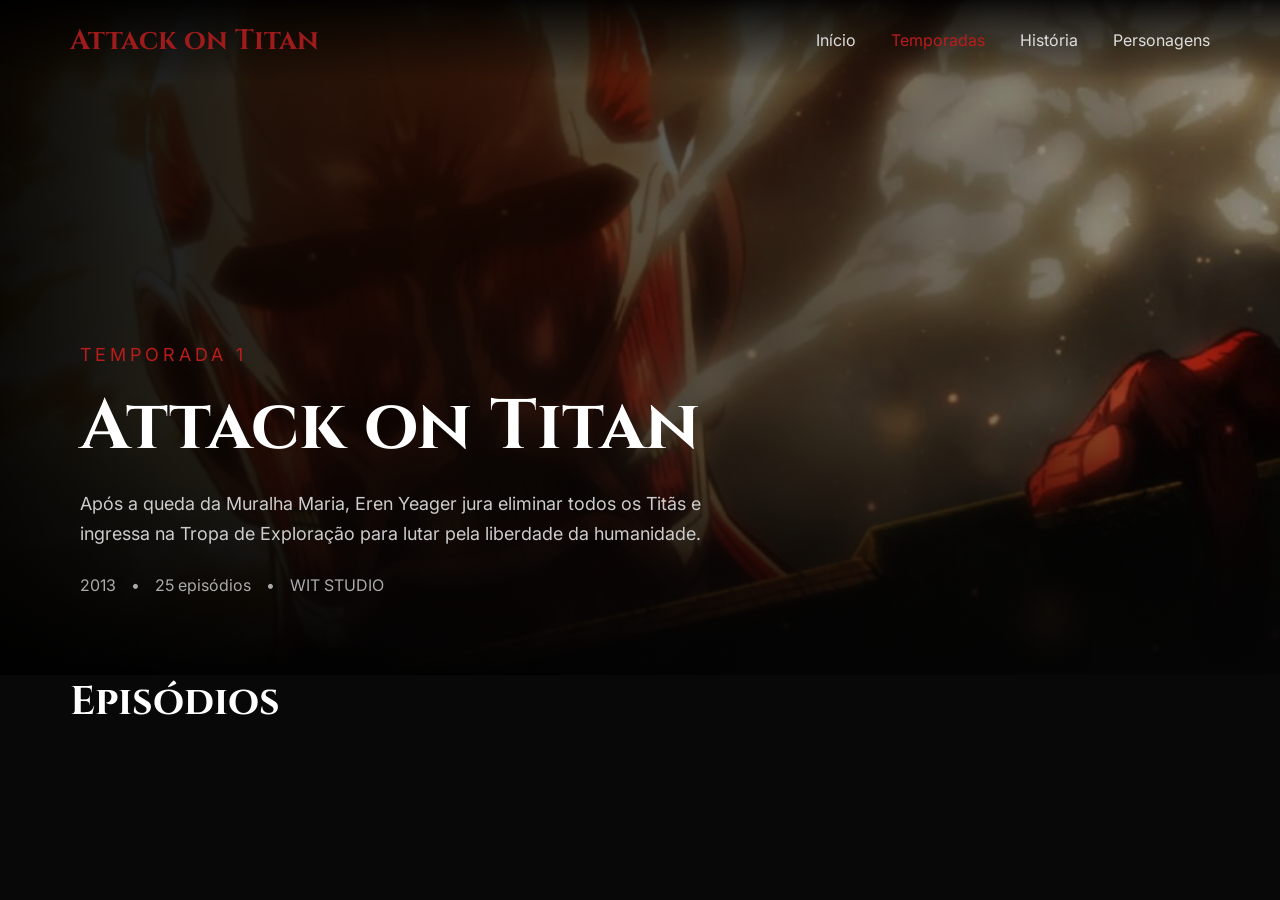
==== temporadas/T1.html @ bcb4058a "Add files via upload" ====
<!DOCTYPE html>
<html lang="pt-BR">

<head>

    <meta charset="UTF-8">
    <meta name="viewport" content="width=device-width, initial-scale=1.0">

    <title>Temporada 1 | Attack on Titan</title>

    <link rel="stylesheet" href="T1.css">
   

    <link rel="preconnect" href="https://fonts.googleapis.com">
    <link rel="preconnect" href="https://fonts.gstatic.com" crossorigin>

    <link href="https://fonts.googleapis.com/css2?family=Cinzel:wght@600;700&family=Inter:wght@300;400;500;600;700&display=swap" rel="stylesheet">

</head>

<body>


    <header class="header">

        <a href="../index.html" class="logo">

            Attack on Titan

        </a>

        <nav>

            <a href="../index.html">Início</a>

            <a href="../temporadas.html" class="active">
                Temporadas
            </a>

            <a href="#">História</a>

            <a href="#">Personagens</a>

        </nav>

    </header>


   

    <section class="hero">

        <img src="../img/banner1 aot.jpg">

        <div class="overlay"></div>

        <div class="hero-content">

            <span class="season">

                TEMPORADA 1

            </span>

            <h1>

                Attack on Titan

            </h1>

            <p>

                Após a queda da Muralha Maria, Eren Yeager jura eliminar todos os Titãs e ingressa na Tropa de Exploração para lutar pela liberdade da humanidade.

            </p>

            <div class="infos">

                <span>2013</span>

                <span>•</span>

                <span>25 episódios</span>

                <span>•</span>

                <span>WIT STUDIO</span>

            </div>

        </div>

    </section>




    <main>

        <section class="episodes">

            <div class="title">

                <h2>Episódios</h2>

            </div>

            <div class="episodes-grid">

                

            </div>

        </section>

    </main>


    

</body>

</html>
---- temporadas/T1.css ----
/* =========================
   CONFIGURAÇÕES GERAIS
========================= */

* {
    margin: 0;
    padding: 0;
    box-sizing: border-box;
}

body {

    background: #080808;
    color: #fff;

    font-family: "Inter", sans-serif;

}


/* =========================
   HEADER
========================= */

.header {

    position: fixed;

    top: 0;
    left: 0;

    width: 100%;
    height: 80px;

    padding: 0 70px;

    display: flex;
    align-items: center;
    justify-content: space-between;

    z-index: 10;

    background:
    linear-gradient(
        to bottom,
        rgba(0,0,0,.9),
        transparent
    );

}



.logo {

    text-decoration: none;

    color: #9e1b1b;

    font-family: "Cinzel", serif;

    font-size: 28px;

    font-weight: 700;

}



nav {

    display: flex;

    gap: 35px;

}



nav a {

    color: #ddd;

    text-decoration: none;

    transition: .3s;

}



nav a:hover,
nav .active {

    color: #b91c1c;

}



/* =========================
   HERO
========================= */


.hero {

    height: 75vh;

    position: relative;

    overflow: hidden;

}



.hero img {

    width: 100%;
    height: 100%;

    object-fit: cover;

    animation: zoom 18s infinite alternate;

}



@keyframes zoom {

    from {

        transform: scale(1);

    }

    to {

        transform: scale(1.08);

    }

}



.overlay {

    position: absolute;

    inset: 0;


    background:

    linear-gradient(
        to right,
        rgba(0,0,0,.95),
        rgba(0,0,0,.35)
    ),


    linear-gradient(
        to top,
        #080808,
        transparent 40%
    );

}



.hero-content {

    position: absolute;

    left: 80px;

    bottom: 80px;

    max-width: 650px;

}



.season {

    color: #b91c1c;

    font-size: 18px;

    letter-spacing: 4px;

}



.hero h1 {

    font-family: "Cinzel", serif;

    font-size: 70px;

    margin: 15px 0;

}



.hero p {

    color: #ccc;

    font-size: 18px;

    line-height: 1.7;

}



.infos {

    margin-top: 25px;

    display: flex;

    gap: 15px;

    color: #aaa;

}



/* =========================
   EPISÓDIOS
========================= */


main {

    padding: 0 70px 80px;

}



.title h2 {

    font-family: "Cinzel", serif;

    font-size: 40px;

    margin-bottom: 35px;

}



.episodes-grid {

    display: grid;

    grid-template-columns: repeat(4,1fr);

    gap: 25px;

}




.episode-card {

    text-decoration: none;

    color: white;

    background: #151515;

    border-radius: 12px;

    overflow: hidden;

    transition: .35s;

}



.episode-card img {

    width: 100%;

    height: 220px;

    object-fit: cover;

}




.episode-content {

    padding: 18px;

}



.episode-content span {

    color: #b91c1c;

    font-size: 14px;

}



.episode-content h3 {

    margin-top: 8px;

    font-size: 18px;

}



.episode-content p {

    margin-top: 10px;

    color: #999;

}




.episode-card:hover {

    transform: translateY(-10px);

    box-shadow:

    0 10px 30px rgba(185,28,28,.35);

}
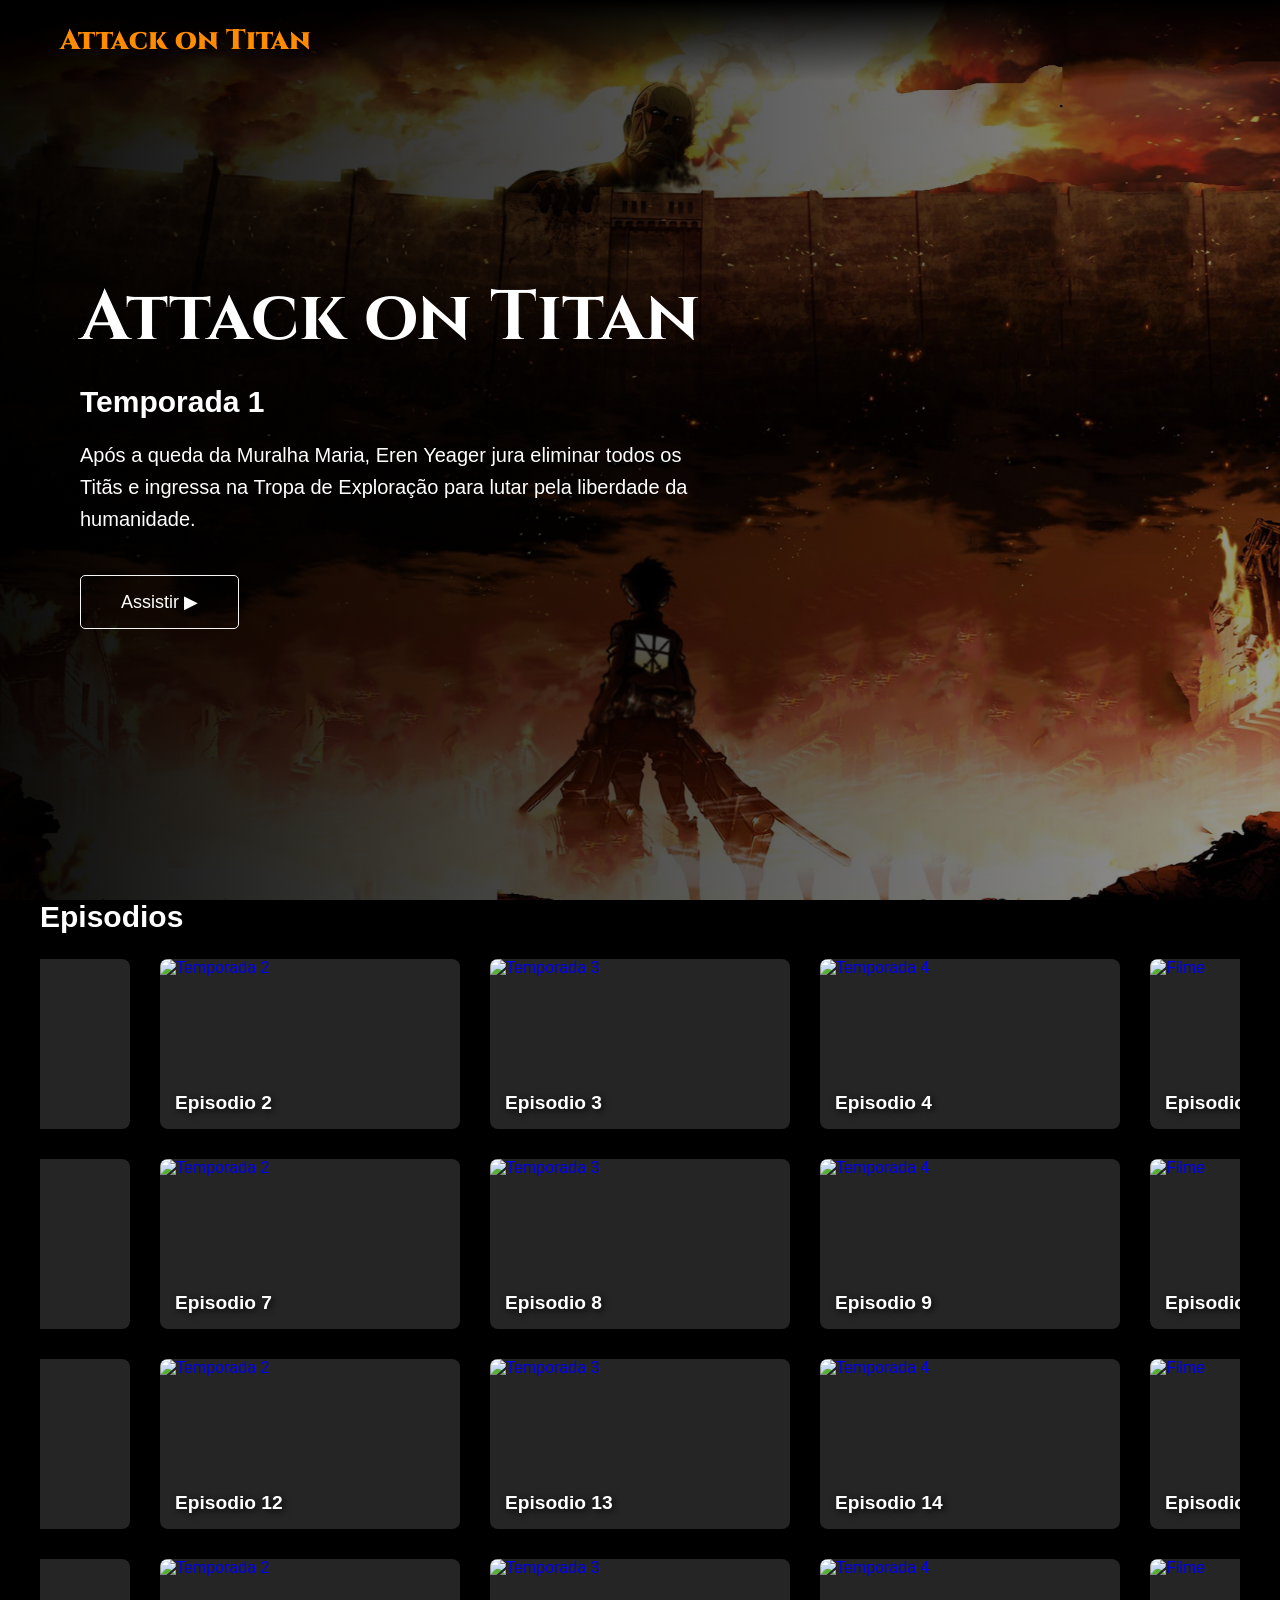
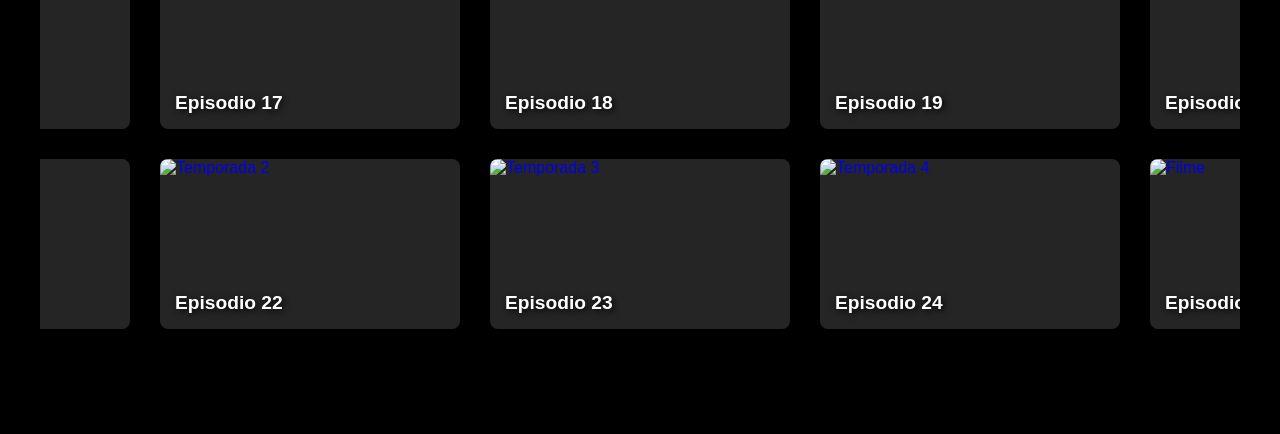
==== commit 8fe8ab00: "Add files via upload" ====
--- a/temporadas/T1.html
+++ b/temporadas/T1.html
@@ -1,123 +1,225 @@
 <!DOCTYPE html>
 <html lang="pt-BR">
-
 <head>
-
-    <meta charset="UTF-8">
-    <meta name="viewport" content="width=device-width, initial-scale=1.0">
-
-    <title>Temporada 1 | Attack on Titan</title>
-
-    <link rel="stylesheet" href="T1.css">
+  <meta charset="UTF-8">
+  <meta name="viewport" content="width=device-width, initial-scale=1.0">
+  <title>Attack on Titan</title>
+  <link rel="stylesheet" href="T1.css">
+
+  <link rel="preconnect" href="https://fonts.googleapis.com">
+  <link rel="preconnect" href="https://fonts.gstatic.com" crossorigin>
+  <link href="https://fonts.googleapis.com/css2?family=Cinzel:wght@600;700&family=Inter:wght@300;400;500;600;700&display=swap" rel="stylesheet">
+</head>
+<body>
+
+
+
+
+
+  <header>
+    <a href="../index.html" class="logo">Attack on Titan</a>
+  </header>
+
+
+
+
+
+  <section class="hero">
+    <div class="overlay"></div>
+
+    <div class="conteudo">
+
+      <h1>Attack on Titan</h1>
+      <h2>Temporada 1</h3>
+      <p>Após a queda da Muralha Maria, Eren Yeager jura eliminar todos os Titãs e ingressa na Tropa de Exploração para lutar pela liberdade da humanidade.</p>
+    
+      <div class="botoes">
+        <button class="assistir">Assistir ▶</button>
+      </div>
+
+    </div>
+  </section>
+
+
+
+
+
+  <main>
+
+    <section>
+      <h2>Episodios</h2>
+      <div class="slider">
+        <a href="temporadas/T1.html" class="card-temporada">
+          <img src="img/capa1.png" alt="Temporada 1">
+          <h3 class="titulo-episodio">Episodio 1</h3>
+        </a>
+
+
+        <a href="temporada2.html" class="card-temporada">
+          <img src="img/capa2.png" alt="Temporada 2">
+          <h3 class="titulo-episodio">Episodio 2</h3>
+        </a>
+
+
+        <a href="temporada3.html" class="card-temporada">
+          <img src="img/capa3.png" alt="Temporada 3">
+        <h3 class="titulo-episodio">Episodio 3</h3>
+        </a>
+
+
+        <a href="temporada4.html" class="card-temporada">
+          <img src="img/capa4.png" alt="Temporada 4">
+        <h3 class="titulo-episodio">Episodio 4</h3>
+        </a>
+
+
+        <a href="filme.html" class="card-temporada">
+          <img src="img/capaFinal.png" alt="Filme">
+         <h3 class="titulo-episodio">Episodio 5</h3>
+        </a>
+
+
+      </div>
+
+      <div class="slider">
+        <a href="temporadas/T1.html" class="card-temporada">
+          <img src="img/capa1.png" alt="Temporada 1">
+          <h3 class="titulo-episodio">Episodio 6</h3>
+        </a>
+
+
+        <a href="temporada2.html" class="card-temporada">
+          <img src="img/capa2.png" alt="Temporada 2">
+          <h3 class="titulo-episodio">Episodio 7</h3>
+        </a>
+
+
+        <a href="temporada3.html" class="card-temporada">
+          <img src="img/capa3.png" alt="Temporada 3">
+        <h3 class="titulo-episodio">Episodio 8</h3>
+        </a>
+
+
+        <a href="temporada4.html" class="card-temporada">
+          <img src="img/capa4.png" alt="Temporada 4">
+        <h3 class="titulo-episodio">Episodio 9</h3>
+        </a>
+
+
+        <a href="filme.html" class="card-temporada">
+          <img src="img/capaFinal.png" alt="Filme">
+         <h3 class="titulo-episodio">Episodio 10</h3>
+        </a>
+
+
+      </div>
    
-
-    <link rel="preconnect" href="https://fonts.googleapis.com">
-    <link rel="preconnect" href="https://fonts.gstatic.com" crossorigin>
-
-    <link href="https://fonts.googleapis.com/css2?family=Cinzel:wght@600;700&family=Inter:wght@300;400;500;600;700&display=swap" rel="stylesheet">
-
-</head>
-
-<body>
-
-
-    <header class="header">
-
-        <a href="../index.html" class="logo">
-
-            Attack on Titan
-
-        </a>
-
-        <nav>
-
-            <a href="../index.html">Início</a>
-
-            <a href="../temporadas.html" class="active">
-                Temporadas
-            </a>
-
-            <a href="#">História</a>
-
-            <a href="#">Personagens</a>
-
-        </nav>
-
-    </header>
-
-
+      <div class="slider">
+        <a href="temporadas/T1.html" class="card-temporada">
+          <img src="img/capa1.png" alt="Temporada 1">
+          <h3 class="titulo-episodio">Episodio 11</h3>
+        </a>
+
+
+        <a href="temporada2.html" class="card-temporada">
+          <img src="img/capa2.png" alt="Temporada 2">
+          <h3 class="titulo-episodio">Episodio 12</h3>
+        </a>
+
+
+        <a href="temporada3.html" class="card-temporada">
+          <img src="img/capa3.png" alt="Temporada 3">
+        <h3 class="titulo-episodio">Episodio 13</h3>
+        </a>
+
+
+        <a href="temporada4.html" class="card-temporada">
+          <img src="img/capa4.png" alt="Temporada 4">
+        <h3 class="titulo-episodio">Episodio 14</h3>
+        </a>
+
+
+        <a href="filme.html" class="card-temporada">
+          <img src="img/capaFinal.png" alt="Filme">
+         <h3 class="titulo-episodio">Episodio 15</h3>
+        </a>
+
+
+      </div>
    
-
-    <section class="hero">
-
-        <img src="../img/banner1 aot.jpg">
-
-        <div class="overlay"></div>
-
-        <div class="hero-content">
-
-            <span class="season">
-
-                TEMPORADA 1
-
-            </span>
-
-            <h1>
-
-                Attack on Titan
-
-            </h1>
-
-            <p>
-
-                Após a queda da Muralha Maria, Eren Yeager jura eliminar todos os Titãs e ingressa na Tropa de Exploração para lutar pela liberdade da humanidade.
-
-            </p>
-
-            <div class="infos">
-
-                <span>2013</span>
-
-                <span>•</span>
-
-                <span>25 episódios</span>
-
-                <span>•</span>
-
-                <span>WIT STUDIO</span>
-
-            </div>
-
-        </div>
-
+      <div class="slider">
+        <a href="temporadas/T1.html" class="card-temporada">
+          <img src="img/capa1.png" alt="Temporada 1">
+          <h3 class="titulo-episodio">Episodio 16</h3>
+        </a>
+
+
+        <a href="temporada2.html" class="card-temporada">
+          <img src="img/capa2.png" alt="Temporada 2">
+          <h3 class="titulo-episodio">Episodio 17</h3>
+        </a>
+
+
+        <a href="temporada3.html" class="card-temporada">
+          <img src="img/capa3.png" alt="Temporada 3">
+        <h3 class="titulo-episodio">Episodio 18</h3>
+        </a>
+
+
+        <a href="temporada4.html" class="card-temporada">
+          <img src="img/capa4.png" alt="Temporada 4">
+        <h3 class="titulo-episodio">Episodio 19</h3>
+        </a>
+
+
+        <a href="filme.html" class="card-temporada">
+          <img src="img/capaFinal.png" alt="Filme">
+         <h3 class="titulo-episodio">Episodio 20</h3>
+        </a>
+
+
+      </div>
+    
+      <div class="slider">
+        <a href="temporadas/T1.html" class="card-temporada">
+          <img src="img/capa1.png" alt="Temporada 1">
+          <h3 class="titulo-episodio">Episodio 21</h3>
+        </a>
+
+
+        <a href="temporada2.html" class="card-temporada">
+          <img src="img/capa2.png" alt="Temporada 2">
+          <h3 class="titulo-episodio">Episodio 22</h3>
+        </a>
+
+
+        <a href="temporada3.html" class="card-temporada">
+          <img src="img/capa3.png" alt="Temporada 3">
+        <h3 class="titulo-episodio">Episodio 23</h3>
+        </a>
+
+
+        <a href="temporada4.html" class="card-temporada">
+          <img src="img/capa4.png" alt="Temporada 4">
+        <h3 class="titulo-episodio">Episodio 24</h3>
+        </a>
+
+
+        <a href="filme.html" class="card-temporada">
+          <img src="img/capaFinal.png" alt="Filme">
+         <h3 class="titulo-episodio">Episodio 25</h3>
+        </a>
+
+
+      </div>
     </section>
 
-
-
-
-    <main>
-
-        <section class="episodes">
-
-            <div class="title">
-
-                <h2>Episódios</h2>
-
-            </div>
-
-            <div class="episodes-grid">
-
-                
-
-            </div>
-
-        </section>
-
-    </main>
-
-
     
+  </main>
+
+
+
+
 
 </body>
-
 </html>
--- a/temporadas/T1.css
+++ b/temporadas/T1.css
@@ -1,355 +1,266 @@
-/* =========================
-   CONFIGURAÇÕES GERAIS
-========================= */
-
 * {
-    margin: 0;
-    padding: 0;
-    box-sizing: border-box;
+  margin: 0;
+  padding: 0;
+  box-sizing: border-box;
+  font-family: Montserrat, sans-serif;
 }
 
 body {
-
-    background: #080808;
-    color: #fff;
-
-    font-family: "Inter", sans-serif;
-
-}
-
-
-/* =========================
-   HEADER
-========================= */
-
-.header {
-
-    position: fixed;
-
-    top: 0;
-    left: 0;
-
+  background-color: #000;
+  color: white;
+}
+
+header {
+  position: fixed;
+  width: 100%;
+  height: 80px;
+  display: flex;
+  justify-content: space-between;
+  align-items: center;
+  padding: 0 60px;
+  background: linear-gradient(to bottom, #000, transparent);
+  z-index: 100;
+}
+
+.logo {
+  font-size: 28px;
+  font-weight: 900;
+  color: #ff8c00;
+  text-decoration: none;
+  font-family: "Cinzel", serif;
+}
+
+
+.hero {
+  height: 100vh;
+  background-repeat: no-repeat;
+  background-image: url("../img/capa1.png");
+  background-size: cover;
+  background-position: center;
+  position: relative;
+  display: flex;
+  align-items: center;
+}
+
+.overlay {
+  position: absolute;
+  width: 100%;
+  height: 100%;
+  background: linear-gradient(to right, rgba(0,0,0,.95), rgba(0,0,0,.4));
+}
+
+.conteudo {
+  position: relative;
+  padding-left: 80px;
+  max-width: 700px;
+}
+
+.conteudo h1 {
+  font-size: 70px;
+  margin-bottom: 20px;
+   font-family: "Cinzel", serif;
+}
+
+.conteudo p {
+  font-size: 20px;
+  line-height: 1.6;
+  margin-bottom: 40px;
+}
+
+.botoes {
+  display: flex;
+  gap: 20px;
+}
+
+button {
+  padding: 15px 40px;
+  border: none;
+  cursor: pointer;
+  font-size: 18px;
+  border-radius: 5px;
+  transition: .3s;
+}
+
+.assistir {
+  background: rgba(255, 255, 255, 0);
+  color: rgb(255, 255, 255);
+   border: 1px solid #f5f5f5;
+}
+
+.assistir:hover {
+  transform: scale(1.05);
+  background-color: #fafafa;
+  color: #070707;
+}
+
+main {
+  padding: 40px;
+  margin-top: -80px;
+  position: relative;
+  z-index: 10;
+}
+
+section {
+  margin-bottom: 40px;
+}
+
+section h2 {
+  margin-bottom: 20px;
+  font-size: 30px;
+}
+
+.slider {
+  justify-content: center;
+  display: flex;
+  gap: 20px;
+  overflow-x: auto;
+  padding-bottom: 20px;
+}
+
+.slider::-webkit-scrollbar {
+  display: none;
+}
+
+::-webkit-scrollbar { width: 8px; }
+::-webkit-scrollbar-track { background: #000000; }
+::-webkit-scrollbar-thumb { background: #ff8c00b6; border-radius: 12px; }
+
+.card-temporada {
+  
+  position: relative;
+  display: flex;
+  width: 300px;
+  height: 170px;
+  margin: 5px;
+  border-radius: 8px;
+  background: #252525;
+  overflow: hidden;
+  text-decoration: none;
+  transition: .4s;
+  cursor: pointer;
+  flex-shrink: 0;
+}
+
+
+.card-temporada:hover {
+  box-shadow: 0 0 15px #eadfd2; 
+}
+
+
+
+.card-temporada img {
+  width: 100%;
+  height: 100%;
+  object-fit: cover;
+  display: block;
+  transition: transform 0.3s ease;
+}
+
+
+.titulo-episodio {
+  position: absolute;
+  bottom: 15px;
+  left: 15px;
+  color: #ffffff;
+  font-size: 1.2rem;
+  font-weight: bold;
+  margin: 0;
+  text-shadow: 2px 2px 6px rgba(0, 0, 0, 0.9);
+}
+
+@media (max-width: 1024px) {
+  header {
+    padding: 20px 40px;
+  }
+  .hero {
+    height: 70vh;
+  }
+  .conteudo h1 {
+    font-size: 2.5rem;
+  }
+  .conteudo p {
+    font-size: 1rem;
+    max-width: 90%;
+  }
+  .card-temporada {
+    width: 160px;
+    height: 220px;
+  }
+}
+
+@media (max-width: 768px) {
+  header {
+    flex-direction: column;
+    align-items: flex-start;
+    gap: 15px;
+    padding: 15px 20px;
+  }
+  nav {
     width: 100%;
-    height: 80px;
-
-    padding: 0 70px;
-
     display: flex;
-    align-items: center;
-    justify-content: space-between;
-
-    z-index: 10;
-
-    background:
-    linear-gradient(
-        to bottom,
-        rgba(0,0,0,.9),
-        transparent
-    );
-
-}
-
-
-
-.logo {
-
-    text-decoration: none;
-
-    color: #9e1b1b;
-
-    font-family: "Cinzel", serif;
-
-    font-size: 28px;
-
-    font-weight: 700;
-
-}
-
-
-
-nav {
-
-    display: flex;
-
-    gap: 35px;
-
-}
-
-
-
-nav a {
-
-    color: #ddd;
-
-    text-decoration: none;
-
-    transition: .3s;
-
-}
-
-
-
-nav a:hover,
-nav .active {
-
-    color: #b91c1c;
-
-}
-
-
-
-/* =========================
-   HERO
-========================= */
-
-
-.hero {
-
-    height: 75vh;
-
-    position: relative;
-
-    overflow: hidden;
-
-}
-
-
-
-.hero img {
-
+    flex-wrap: wrap;
+    gap: 15px;
+  }
+  .hero {
+    height: 60vh;
+  }
+  .conteudo {
+    padding: 0 20px;
+  }
+  .conteudo h1 {
+    font-size: 2rem;
+  }
+  .conteudo p {
+    font-size: 0.9rem;
+  }
+  .botoes {
+    flex-direction: column;
     width: 100%;
-    height: 100%;
-
-    object-fit: cover;
-
-    animation: zoom 18s infinite alternate;
-
-}
-
-
-
-@keyframes zoom {
-
-    from {
-
-        transform: scale(1);
-
-    }
-
-    to {
-
-        transform: scale(1.08);
-
-    }
-
-}
-
-
-
-.overlay {
-
-    position: absolute;
-
-    inset: 0;
-
-
-    background:
-
-    linear-gradient(
-        to right,
-        rgba(0,0,0,.95),
-        rgba(0,0,0,.35)
-    ),
-
-
-    linear-gradient(
-        to top,
-        #080808,
-        transparent 40%
-    );
-
-}
-
-
-
-.hero-content {
-
-    position: absolute;
-
-    left: 80px;
-
-    bottom: 80px;
-
-    max-width: 650px;
-
-}
-
-
-
-.season {
-
-    color: #b91c1c;
-
-    font-size: 18px;
-
-    letter-spacing: 4px;
-
-}
-
-
-
-.hero h1 {
-
-    font-family: "Cinzel", serif;
-
-    font-size: 70px;
-
-    margin: 15px 0;
-
-}
-
-
-
-.hero p {
-
-    color: #ccc;
-
-    font-size: 18px;
-
-    line-height: 1.7;
-
-}
-
-
-
-.infos {
-
-    margin-top: 25px;
-
-    display: flex;
-
-    gap: 15px;
-
-    color: #aaa;
-
-}
-
-
-
-/* =========================
-   EPISÓDIOS
-========================= */
-
-
-main {
-
-    padding: 0 70px 80px;
-
-}
-
-
-
-.title h2 {
-
-    font-family: "Cinzel", serif;
-
-    font-size: 40px;
-
-    margin-bottom: 35px;
-
-}
-
-
-
-.episodes-grid {
-
-    display: grid;
-
-    grid-template-columns: repeat(4,1fr);
-
-    gap: 25px;
-
-}
-
-
-
-
-.episode-card {
-
-    text-decoration: none;
-
-    color: white;
-
-    background: #151515;
-
-    border-radius: 12px;
-
-    overflow: hidden;
-
-    transition: .35s;
-
-}
-
-
-
-.episode-card img {
-
+  }
+  .botoes button {
     width: 100%;
-
-    height: 220px;
-
-    object-fit: cover;
-
-}
-
-
-
-
-.episode-content {
-
-    padding: 18px;
-
-}
-
-
-
-.episode-content span {
-
-    color: #b91c1c;
-
-    font-size: 14px;
-
-}
-
-
-
-.episode-content h3 {
-
-    margin-top: 8px;
-
-    font-size: 18px;
-
-}
-
-
-
-.episode-content p {
-
-    margin-top: 10px;
-
-    color: #999;
-
-}
-
-
-
-
-.episode-card:hover {
-
-    transform: translateY(-10px);
-
-    box-shadow:
-
-    0 10px 30px rgba(185,28,28,.35);
-
+  }
+  main section {
+    padding: 0 20px;
+  }
+  main h2 {
+    font-size: 1.3rem;
+  }
+  .slider {
+    gap: 10px;
+  }
+  .card-temporada {
+    width: 130px;
+    height: 190px;
+  }
+}
+
+@media (max-width: 480px) {
+  .logo {
+    font-size: 1.2rem;
+  }
+  nav a {
+    font-size: 0.85rem;
+  }
+  .hero {
+    height: 50vh;
+  }
+  .conteudo h1 {
+    font-size: 1.5rem;
+  }
+  .conteudo p {
+    font-size: 0.85rem;
+  }
+  .assistir {
+    padding: 10px 20px;
+    font-size: 0.9rem;
+  }
+  main h2 {
+    font-size: 1.1rem;
+    padding-left: 5px;
+  }
+  .card-temporada {
+    width: 100px;
+    height: 150px;
+  }
 }
